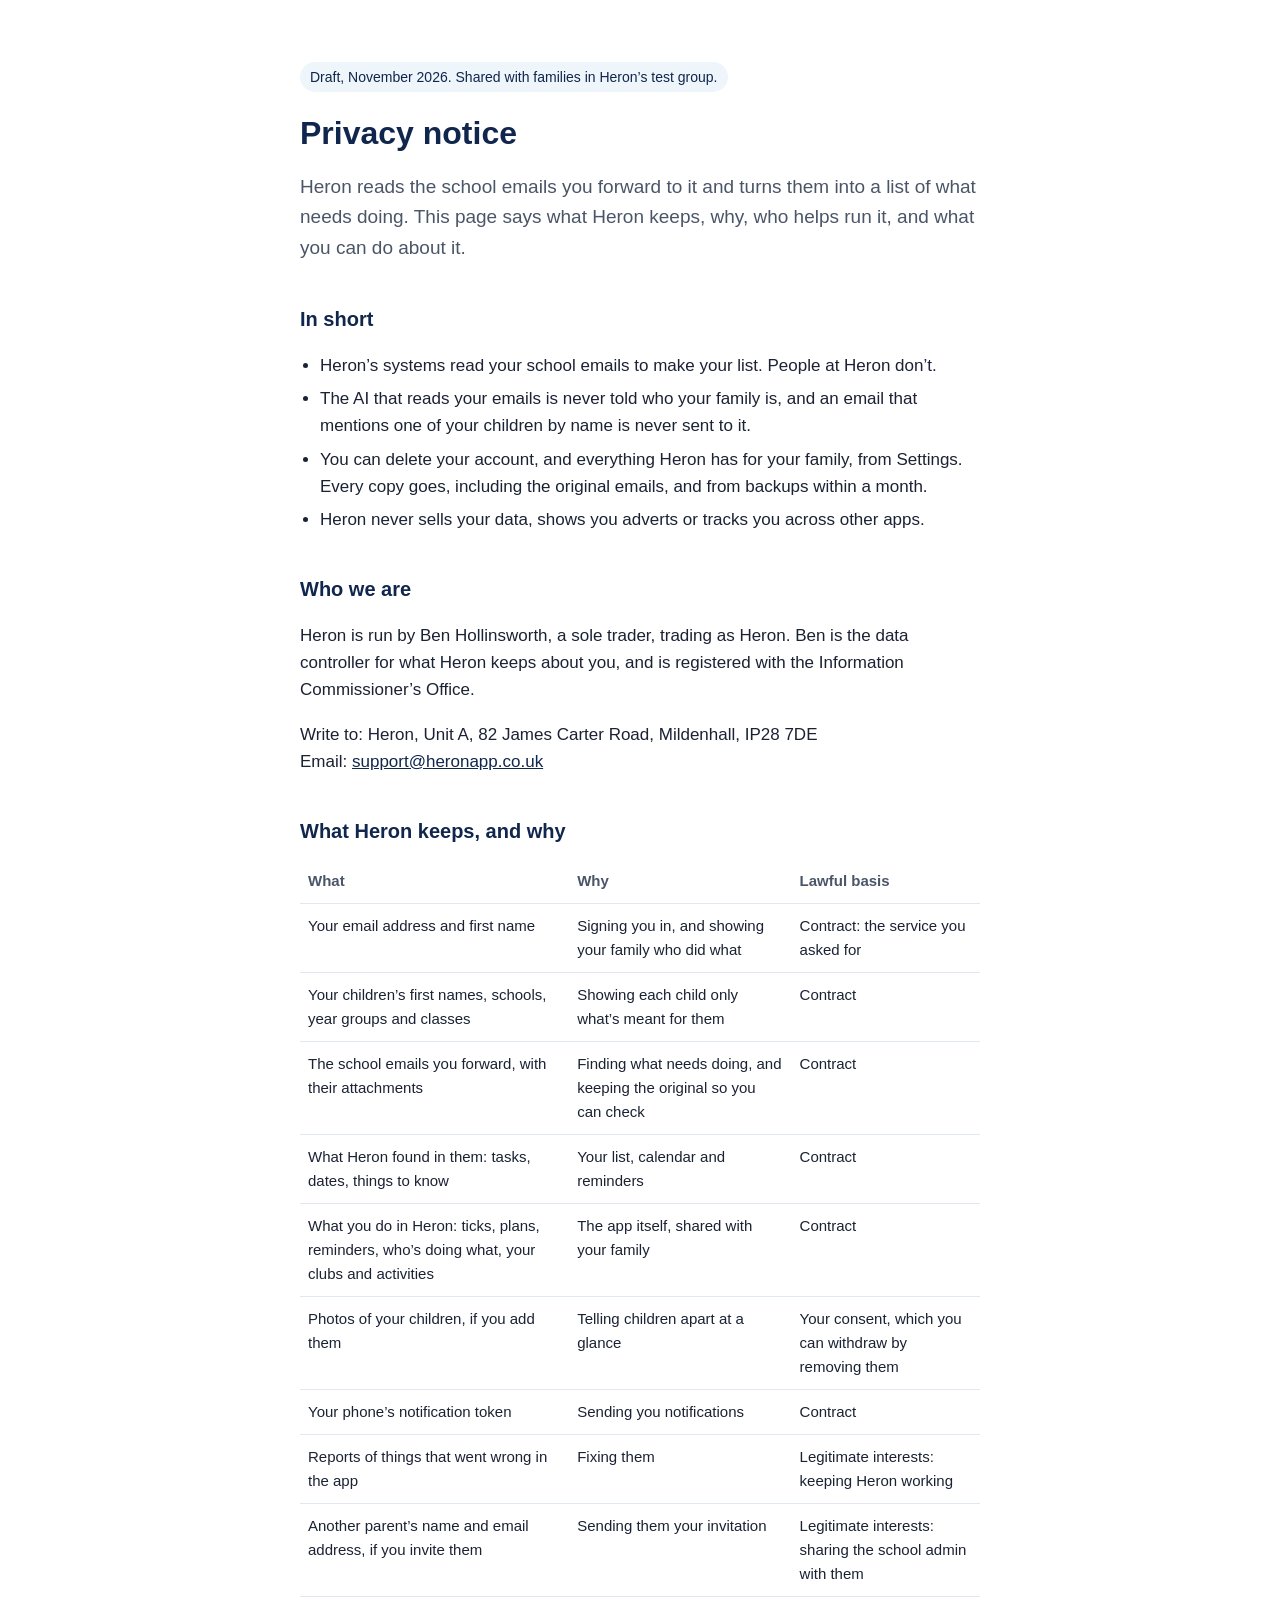
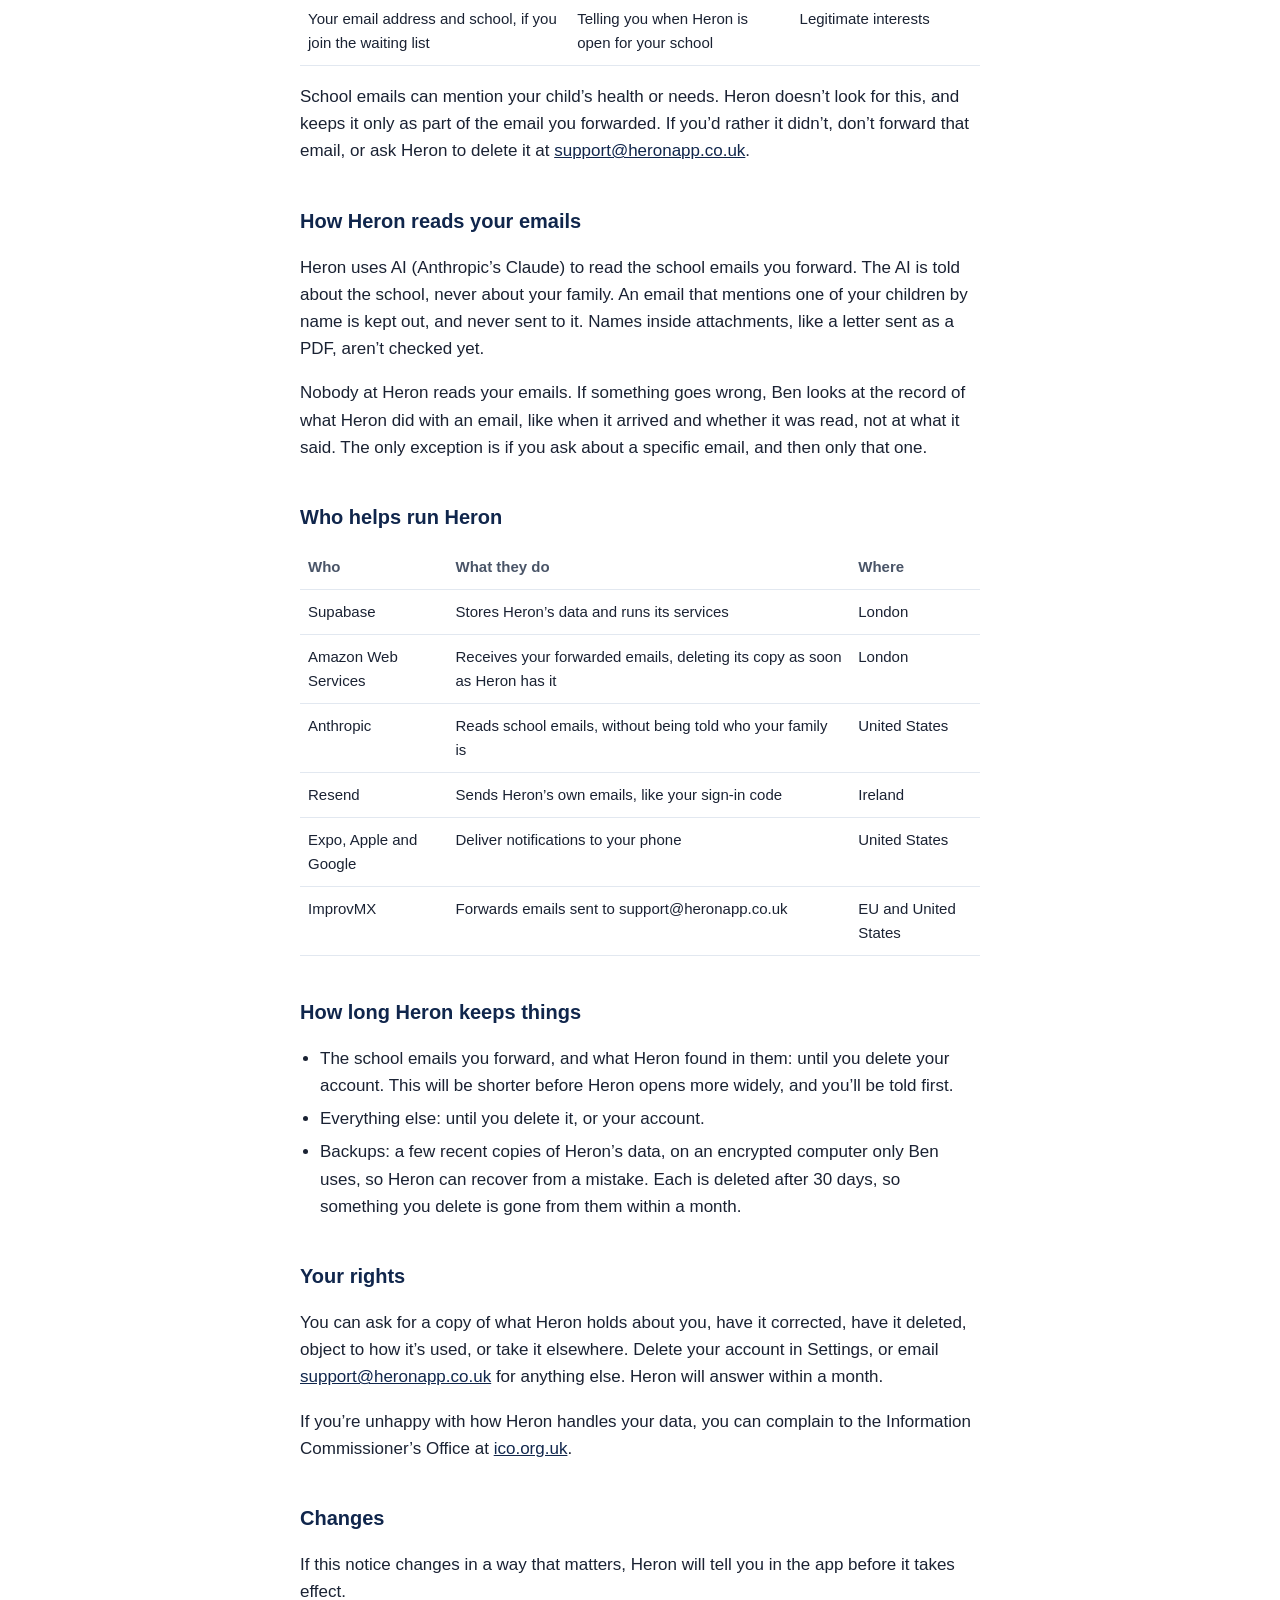
==== privacy/index.html @ 3ee2da04 "Heron's home page, terms and privacy notice, for the test group" ====
<!doctype html>
<html lang="en-GB">
<head>
<meta charset="utf-8">
<meta name="viewport" content="width=device-width, initial-scale=1">
<title>Privacy notice · Heron</title>
<link rel="stylesheet" href="../style.css">
</head>
<body>
<main>
<p class="draft">Draft, November 2026. Shared with families in Heron’s test group.</p>
<h1>Privacy notice</h1>
<p class="lead">Heron reads the school emails you forward to it and turns them into a list of what needs doing. This page says what Heron keeps, why, who helps run it, and what you can do about it.</p>

<h2>In short</h2>
<ul>
<li>Heron’s systems read your school emails to make your list. People at Heron don’t.</li>
<li>The AI that reads your emails is never told who your family is, and an email that mentions one of your children by name is never sent to it.</li>
<li>You can delete your account, and everything Heron has for your family, from Settings. Every copy goes, including the original emails, and from backups within a month.</li>
<li>Heron never sells your data, shows you adverts or tracks you across other apps.</li>
</ul>

<h2>Who we are</h2>
<p>Heron is run by Ben Hollinsworth, a sole trader, trading as Heron. Ben is the data controller for what Heron keeps about you, and is registered with the Information Commissioner’s Office.</p>
<p>Write to: Heron, Unit A, 82 James Carter Road, Mildenhall, IP28 7DE<br>Email: <a href="mailto:support@heronapp.co.uk">support@heronapp.co.uk</a></p>

<h2>What Heron keeps, and why</h2>
<table>
<thead><tr><th>What</th><th>Why</th><th>Lawful basis</th></tr></thead>
<tbody>
<tr><td>Your email address and first name</td><td>Signing you in, and showing your family who did what</td><td>Contract: the service you asked for</td></tr>
<tr><td>Your children’s first names, schools, year groups and classes</td><td>Showing each child only what’s meant for them</td><td>Contract</td></tr>
<tr><td>The school emails you forward, with their attachments</td><td>Finding what needs doing, and keeping the original so you can check</td><td>Contract</td></tr>
<tr><td>What Heron found in them: tasks, dates, things to know</td><td>Your list, calendar and reminders</td><td>Contract</td></tr>
<tr><td>What you do in Heron: ticks, plans, reminders, who’s doing what, your clubs and activities</td><td>The app itself, shared with your family</td><td>Contract</td></tr>
<tr><td>Photos of your children, if you add them</td><td>Telling children apart at a glance</td><td>Your consent, which you can withdraw by removing them</td></tr>
<tr><td>Your phone’s notification token</td><td>Sending you notifications</td><td>Contract</td></tr>
<tr><td>Reports of things that went wrong in the app</td><td>Fixing them</td><td>Legitimate interests: keeping Heron working</td></tr>
<tr><td>Another parent’s name and email address, if you invite them</td><td>Sending them your invitation</td><td>Legitimate interests: sharing the school admin with them</td></tr>
<tr><td>Your email address and school, if you join the waiting list</td><td>Telling you when Heron is open for your school</td><td>Legitimate interests</td></tr>
</tbody>
</table>
<p>School emails can mention your child’s health or needs. Heron doesn’t look for this, and keeps it only as part of the email you forwarded. If you’d rather it didn’t, don’t forward that email, or ask Heron to delete it at <a href="mailto:support@heronapp.co.uk">support@heronapp.co.uk</a>.</p>

<h2>How Heron reads your emails</h2>
<p>Heron uses AI (Anthropic’s Claude) to read the school emails you forward. The AI is told about the school, never about your family. An email that mentions one of your children by name is kept out, and never sent to it. Names inside attachments, like a letter sent as a PDF, aren’t checked yet.</p>
<p>Nobody at Heron reads your emails. If something goes wrong, Ben looks at the record of what Heron did with an email, like when it arrived and whether it was read, not at what it said. The only exception is if you ask about a specific email, and then only that one.</p>

<h2>Who helps run Heron</h2>
<table>
<thead><tr><th>Who</th><th>What they do</th><th>Where</th></tr></thead>
<tbody>
<tr><td>Supabase</td><td>Stores Heron’s data and runs its services</td><td>London</td></tr>
<tr><td>Amazon Web Services</td><td>Receives your forwarded emails, deleting its copy as soon as Heron has it</td><td>London</td></tr>
<tr><td>Anthropic</td><td>Reads school emails, without being told who your family is</td><td>United States</td></tr>
<tr><td>Resend</td><td>Sends Heron’s own emails, like your sign-in code</td><td>Ireland</td></tr>
<tr><td>Expo, Apple and Google</td><td>Deliver notifications to your phone</td><td>United States</td></tr>
<tr><td>ImprovMX</td><td>Forwards emails sent to support@heronapp.co.uk</td><td>EU and United States</td></tr>
</tbody>
</table>

<h2>How long Heron keeps things</h2>
<ul>
<li>The school emails you forward, and what Heron found in them: until you delete your account. This will be shorter before Heron opens more widely, and you’ll be told first.</li>
<li>Everything else: until you delete it, or your account.</li>
<li>Backups: a few recent copies of Heron’s data, on an encrypted computer only Ben uses, so Heron can recover from a mistake. Each is deleted after 30 days, so something you delete is gone from them within a month.</li>
</ul>

<h2>Your rights</h2>
<p>You can ask for a copy of what Heron holds about you, have it corrected, have it deleted, object to how it’s used, or take it elsewhere. Delete your account in Settings, or email <a href="mailto:support@heronapp.co.uk">support@heronapp.co.uk</a> for anything else. Heron will answer within a month.</p>
<p>If you’re unhappy with how Heron handles your data, you can complain to the Information Commissioner’s Office at <a href="https://ico.org.uk/make-a-complaint/">ico.org.uk</a>.</p>

<h2>Changes</h2>
<p>If this notice changes in a way that matters, Heron will tell you in the app before it takes effect.</p>
</main>
</body>
</html>
---- style.css ----
/* Heron's website: plain pages, in Heron's colours and type, readable on a phone. */
:root {
  --ink: #1a2233;
  --muted: #4a5568;
  --deep-water: #10264c;
  --sky-050: #eef5fb;
  --rule: #e2e8f0;
}
* { box-sizing: border-box; }
body {
  margin: 0;
  background: #ffffff;
  color: var(--ink);
  font: 17px/1.6 -apple-system, BlinkMacSystemFont, "Segoe UI", Helvetica, Arial, sans-serif;
}
main { max-width: 720px; margin: 0 auto; padding: 48px 20px 80px; }
h1 { font-size: 32px; line-height: 1.2; color: var(--deep-water); margin: 8px 0 12px; }
h2 { font-size: 20px; color: var(--deep-water); margin: 40px 0 8px; }
.lead { font-size: 19px; color: var(--muted); }
.draft { display: inline-block; font-size: 14px; background: var(--sky-050); color: var(--deep-water); padding: 4px 10px; border-radius: 999px; }
a { color: var(--deep-water); }
ul { padding-left: 20px; }
li { margin: 6px 0; }
table { width: 100%; border-collapse: collapse; margin: 12px 0; font-size: 15px; }
th, td { text-align: left; vertical-align: top; padding: 10px 8px; border-bottom: 1px solid var(--rule); }
th { color: var(--muted); font-weight: 600; }
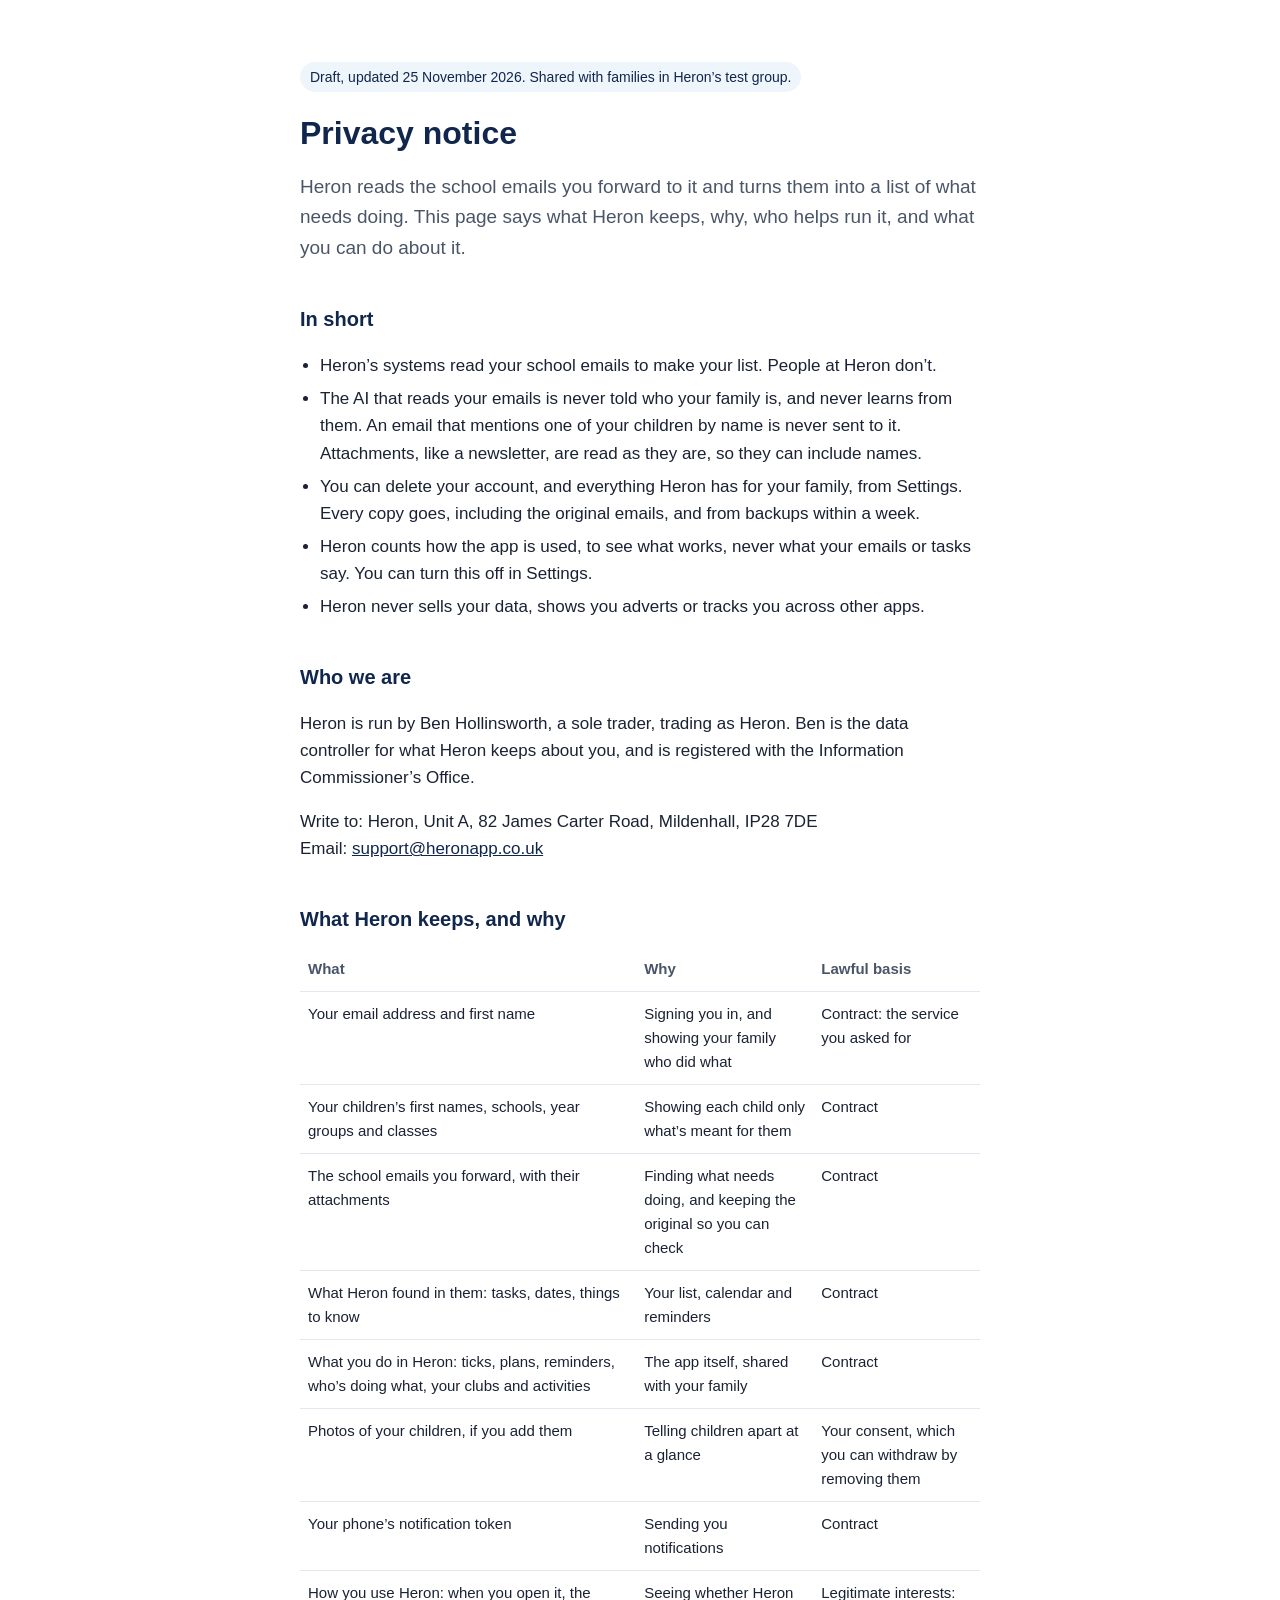
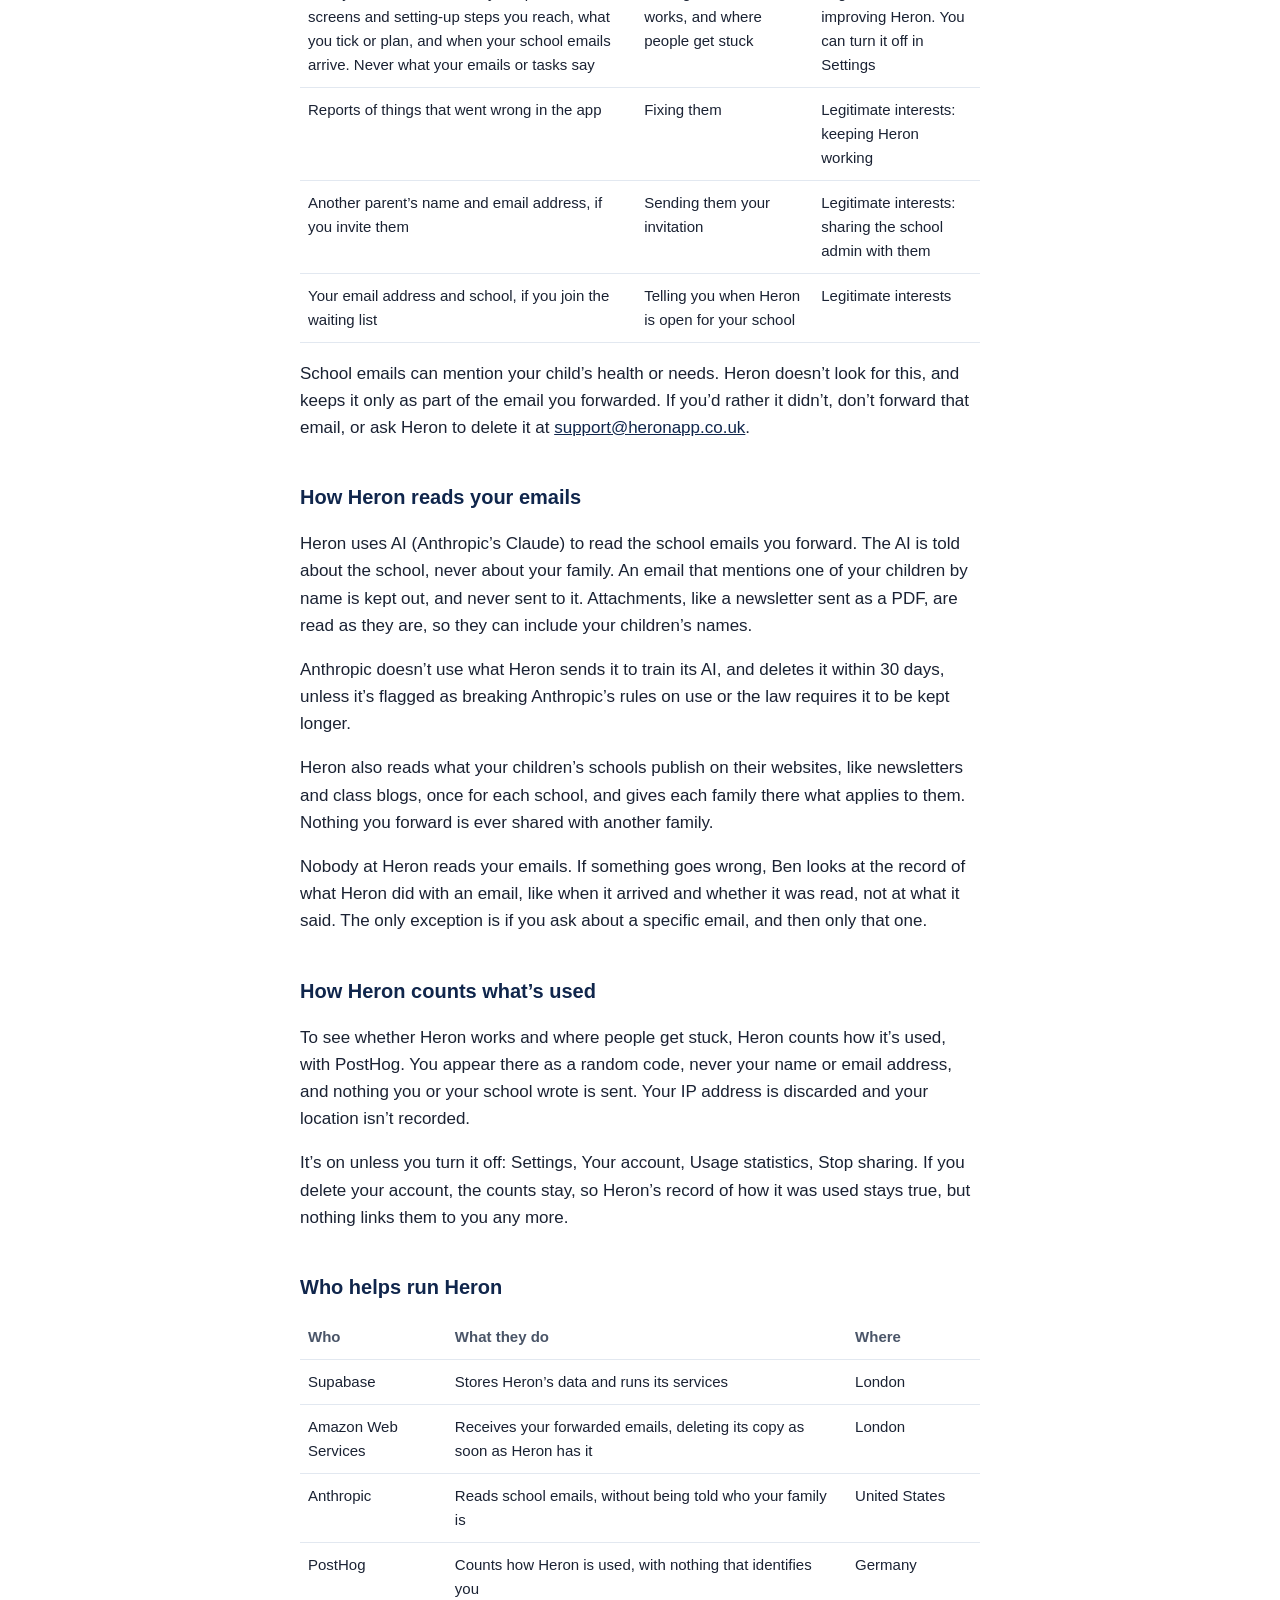
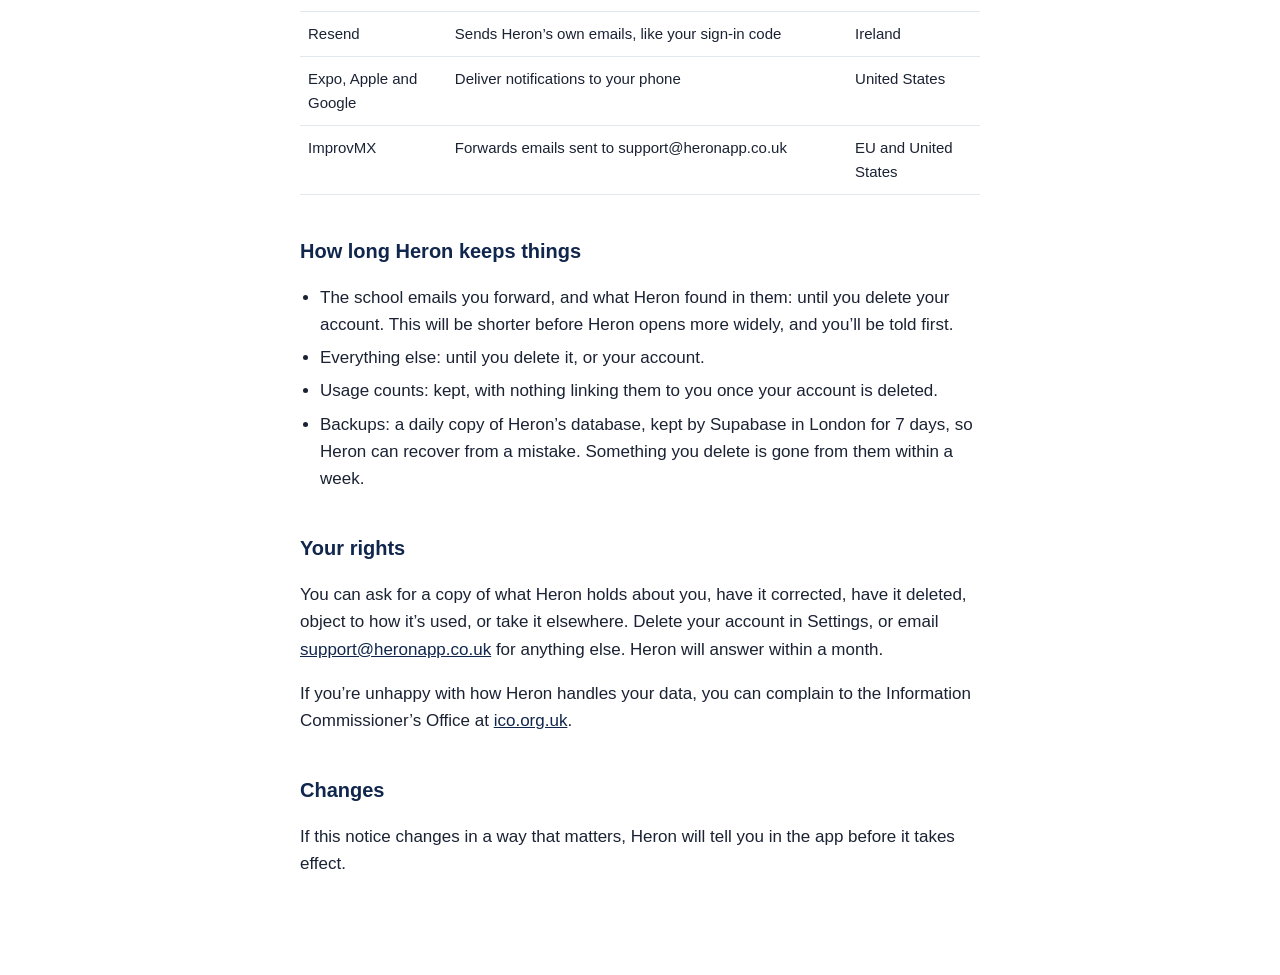
==== commit 11ab9289: "Privacy notice: usage statistics, attachments and the AI, school websites, daily backups" ====
--- a/privacy/index.html
+++ b/privacy/index.html
@@ -8,15 +8,16 @@
 </head>
 <body>
 <main>
-<p class="draft">Draft, November 2026. Shared with families in Heron’s test group.</p>
+<p class="draft">Draft, updated 25 November 2026. Shared with families in Heron’s test group.</p>
 <h1>Privacy notice</h1>
 <p class="lead">Heron reads the school emails you forward to it and turns them into a list of what needs doing. This page says what Heron keeps, why, who helps run it, and what you can do about it.</p>
 
 <h2>In short</h2>
 <ul>
 <li>Heron’s systems read your school emails to make your list. People at Heron don’t.</li>
-<li>The AI that reads your emails is never told who your family is, and an email that mentions one of your children by name is never sent to it.</li>
-<li>You can delete your account, and everything Heron has for your family, from Settings. Every copy goes, including the original emails, and from backups within a month.</li>
+<li>The AI that reads your emails is never told who your family is, and never learns from them. An email that mentions one of your children by name is never sent to it. Attachments, like a newsletter, are read as they are, so they can include names.</li>
+<li>You can delete your account, and everything Heron has for your family, from Settings. Every copy goes, including the original emails, and from backups within a week.</li>
+<li>Heron counts how the app is used, to see what works, never what your emails or tasks say. You can turn this off in Settings.</li>
 <li>Heron never sells your data, shows you adverts or tracks you across other apps.</li>
 </ul>
 
@@ -35,6 +36,7 @@
 <tr><td>What you do in Heron: ticks, plans, reminders, who’s doing what, your clubs and activities</td><td>The app itself, shared with your family</td><td>Contract</td></tr>
 <tr><td>Photos of your children, if you add them</td><td>Telling children apart at a glance</td><td>Your consent, which you can withdraw by removing them</td></tr>
 <tr><td>Your phone’s notification token</td><td>Sending you notifications</td><td>Contract</td></tr>
+<tr><td>How you use Heron: when you open it, the screens and setting-up steps you reach, what you tick or plan, and when your school emails arrive. Never what your emails or tasks say</td><td>Seeing whether Heron works, and where people get stuck</td><td>Legitimate interests: improving Heron. You can turn it off in Settings</td></tr>
 <tr><td>Reports of things that went wrong in the app</td><td>Fixing them</td><td>Legitimate interests: keeping Heron working</td></tr>
 <tr><td>Another parent’s name and email address, if you invite them</td><td>Sending them your invitation</td><td>Legitimate interests: sharing the school admin with them</td></tr>
 <tr><td>Your email address and school, if you join the waiting list</td><td>Telling you when Heron is open for your school</td><td>Legitimate interests</td></tr>
@@ -43,8 +45,14 @@
 <p>School emails can mention your child’s health or needs. Heron doesn’t look for this, and keeps it only as part of the email you forwarded. If you’d rather it didn’t, don’t forward that email, or ask Heron to delete it at <a href="mailto:support@heronapp.co.uk">support@heronapp.co.uk</a>.</p>
 
 <h2>How Heron reads your emails</h2>
-<p>Heron uses AI (Anthropic’s Claude) to read the school emails you forward. The AI is told about the school, never about your family. An email that mentions one of your children by name is kept out, and never sent to it. Names inside attachments, like a letter sent as a PDF, aren’t checked yet.</p>
+<p>Heron uses AI (Anthropic’s Claude) to read the school emails you forward. The AI is told about the school, never about your family. An email that mentions one of your children by name is kept out, and never sent to it. Attachments, like a newsletter sent as a PDF, are read as they are, so they can include your children’s names.</p>
+<p>Anthropic doesn’t use what Heron sends it to train its AI, and deletes it within 30 days, unless it’s flagged as breaking Anthropic’s rules on use or the law requires it to be kept longer.</p>
+<p>Heron also reads what your children’s schools publish on their websites, like newsletters and class blogs, once for each school, and gives each family there what applies to them. Nothing you forward is ever shared with another family.</p>
 <p>Nobody at Heron reads your emails. If something goes wrong, Ben looks at the record of what Heron did with an email, like when it arrived and whether it was read, not at what it said. The only exception is if you ask about a specific email, and then only that one.</p>
+
+<h2>How Heron counts what’s used</h2>
+<p>To see whether Heron works and where people get stuck, Heron counts how it’s used, with PostHog. You appear there as a random code, never your name or email address, and nothing you or your school wrote is sent. Your IP address is discarded and your location isn’t recorded.</p>
+<p>It’s on unless you turn it off: Settings, Your account, Usage statistics, Stop sharing. If you delete your account, the counts stay, so Heron’s record of how it was used stays true, but nothing links them to you any more.</p>
 
 <h2>Who helps run Heron</h2>
 <table>
@@ -53,6 +61,7 @@
 <tr><td>Supabase</td><td>Stores Heron’s data and runs its services</td><td>London</td></tr>
 <tr><td>Amazon Web Services</td><td>Receives your forwarded emails, deleting its copy as soon as Heron has it</td><td>London</td></tr>
 <tr><td>Anthropic</td><td>Reads school emails, without being told who your family is</td><td>United States</td></tr>
+<tr><td>PostHog</td><td>Counts how Heron is used, with nothing that identifies you</td><td>Germany</td></tr>
 <tr><td>Resend</td><td>Sends Heron’s own emails, like your sign-in code</td><td>Ireland</td></tr>
 <tr><td>Expo, Apple and Google</td><td>Deliver notifications to your phone</td><td>United States</td></tr>
 <tr><td>ImprovMX</td><td>Forwards emails sent to support@heronapp.co.uk</td><td>EU and United States</td></tr>
@@ -63,7 +72,8 @@
 <ul>
 <li>The school emails you forward, and what Heron found in them: until you delete your account. This will be shorter before Heron opens more widely, and you’ll be told first.</li>
 <li>Everything else: until you delete it, or your account.</li>
-<li>Backups: a few recent copies of Heron’s data, on an encrypted computer only Ben uses, so Heron can recover from a mistake. Each is deleted after 30 days, so something you delete is gone from them within a month.</li>
+<li>Usage counts: kept, with nothing linking them to you once your account is deleted.</li>
+<li>Backups: a daily copy of Heron’s database, kept by Supabase in London for 7 days, so Heron can recover from a mistake. Something you delete is gone from them within a week.</li>
 </ul>
 
 <h2>Your rights</h2>
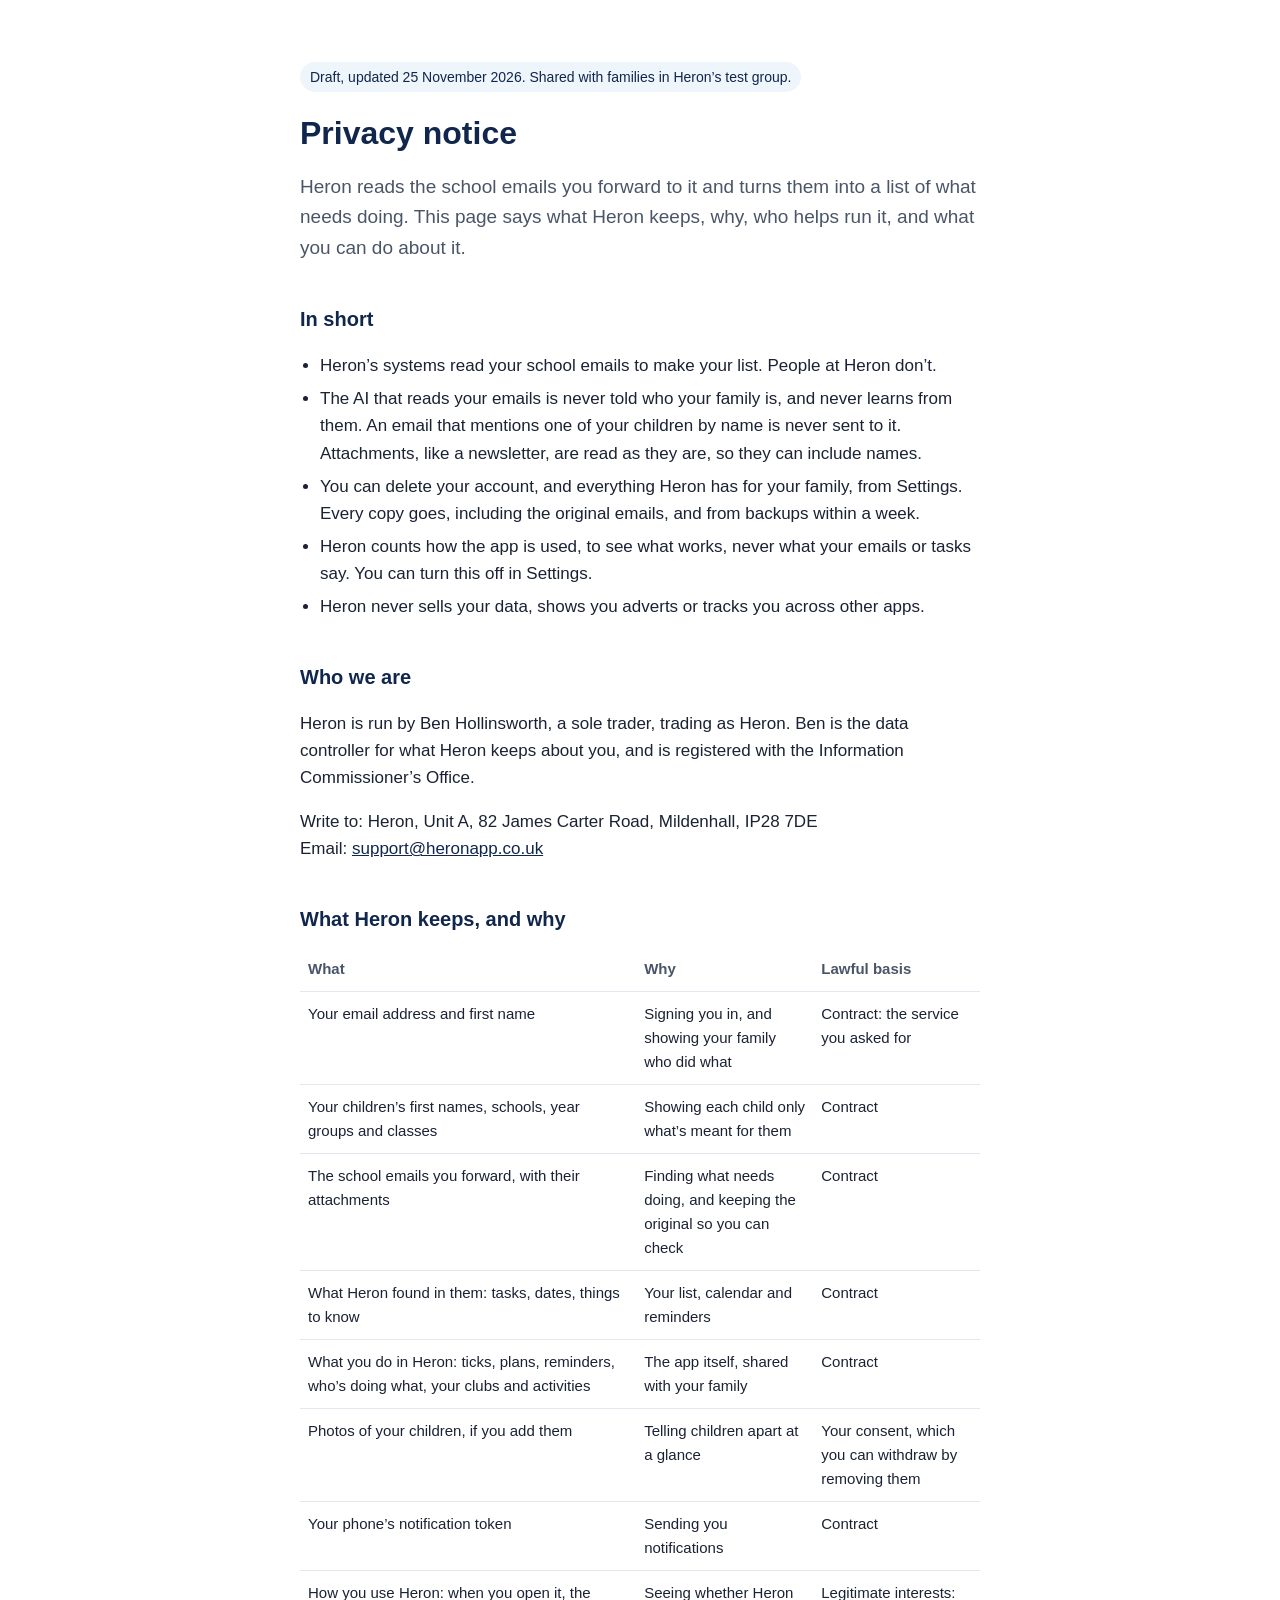
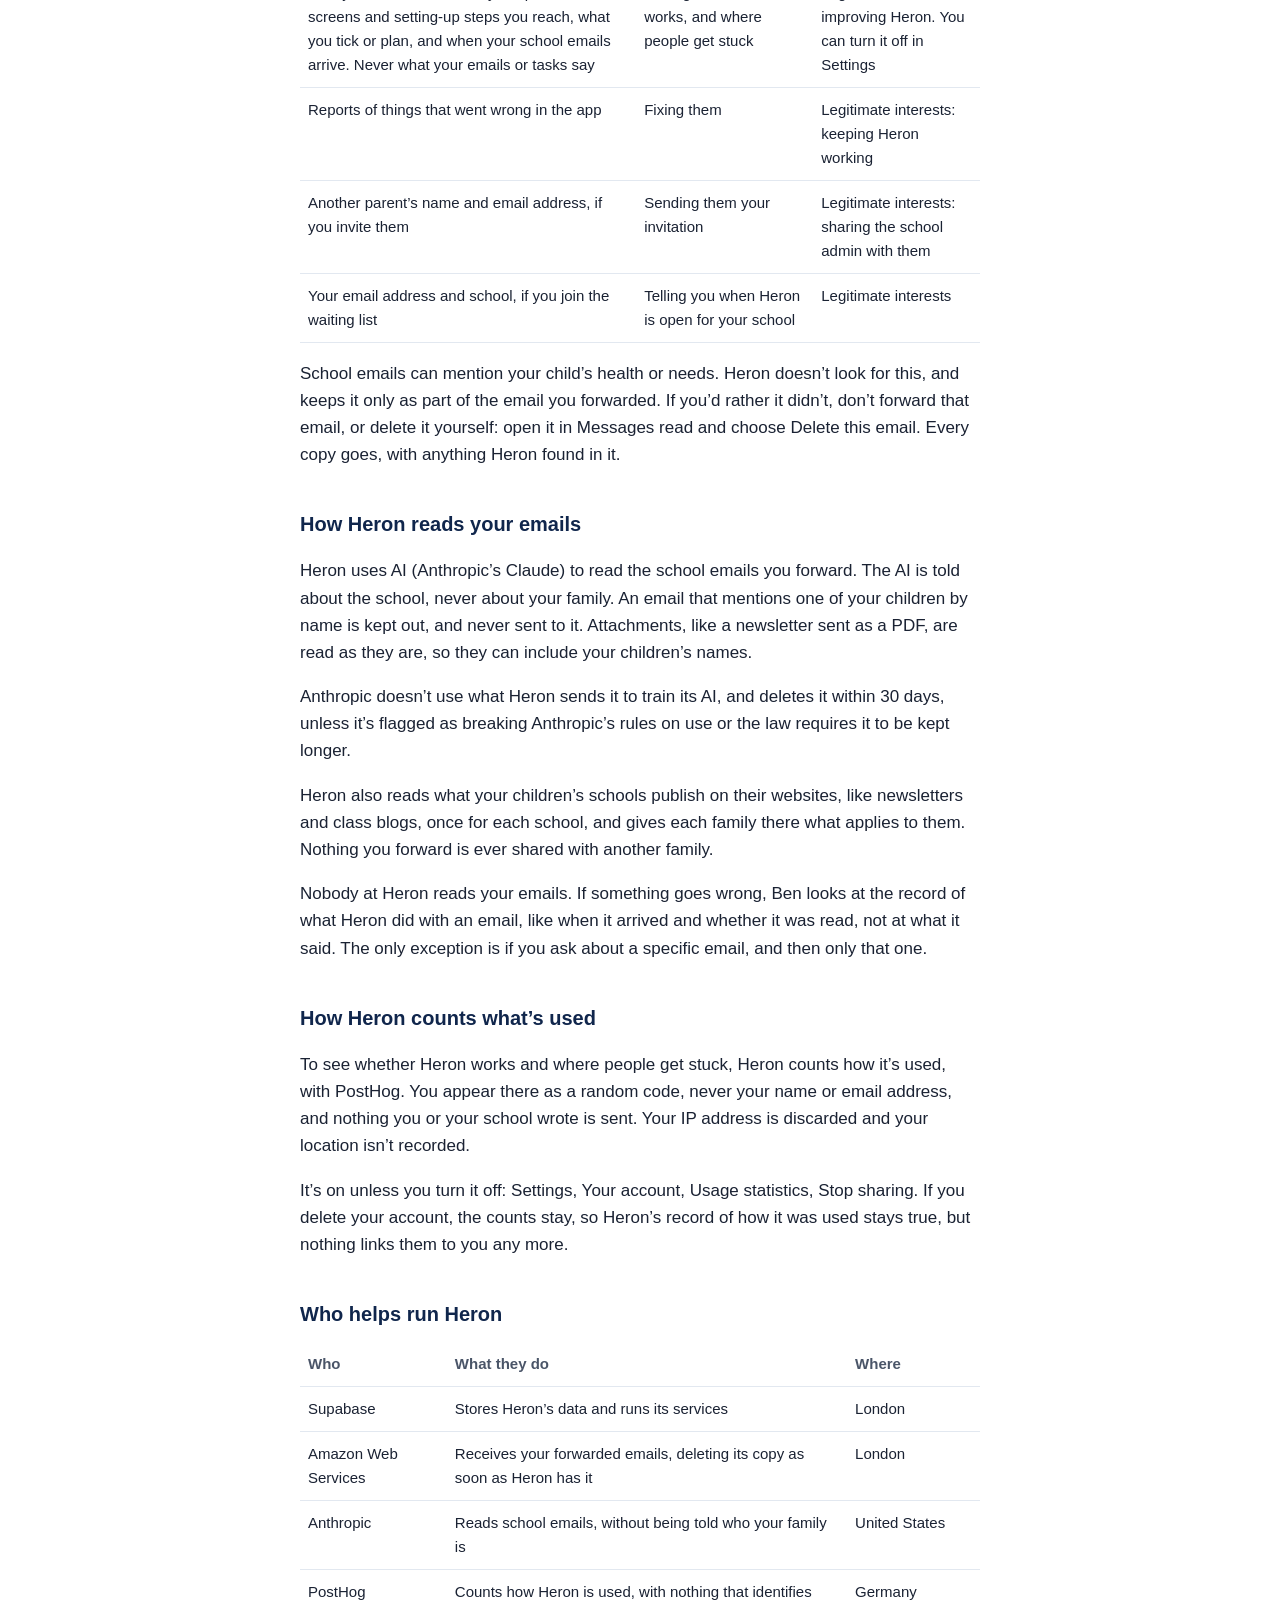
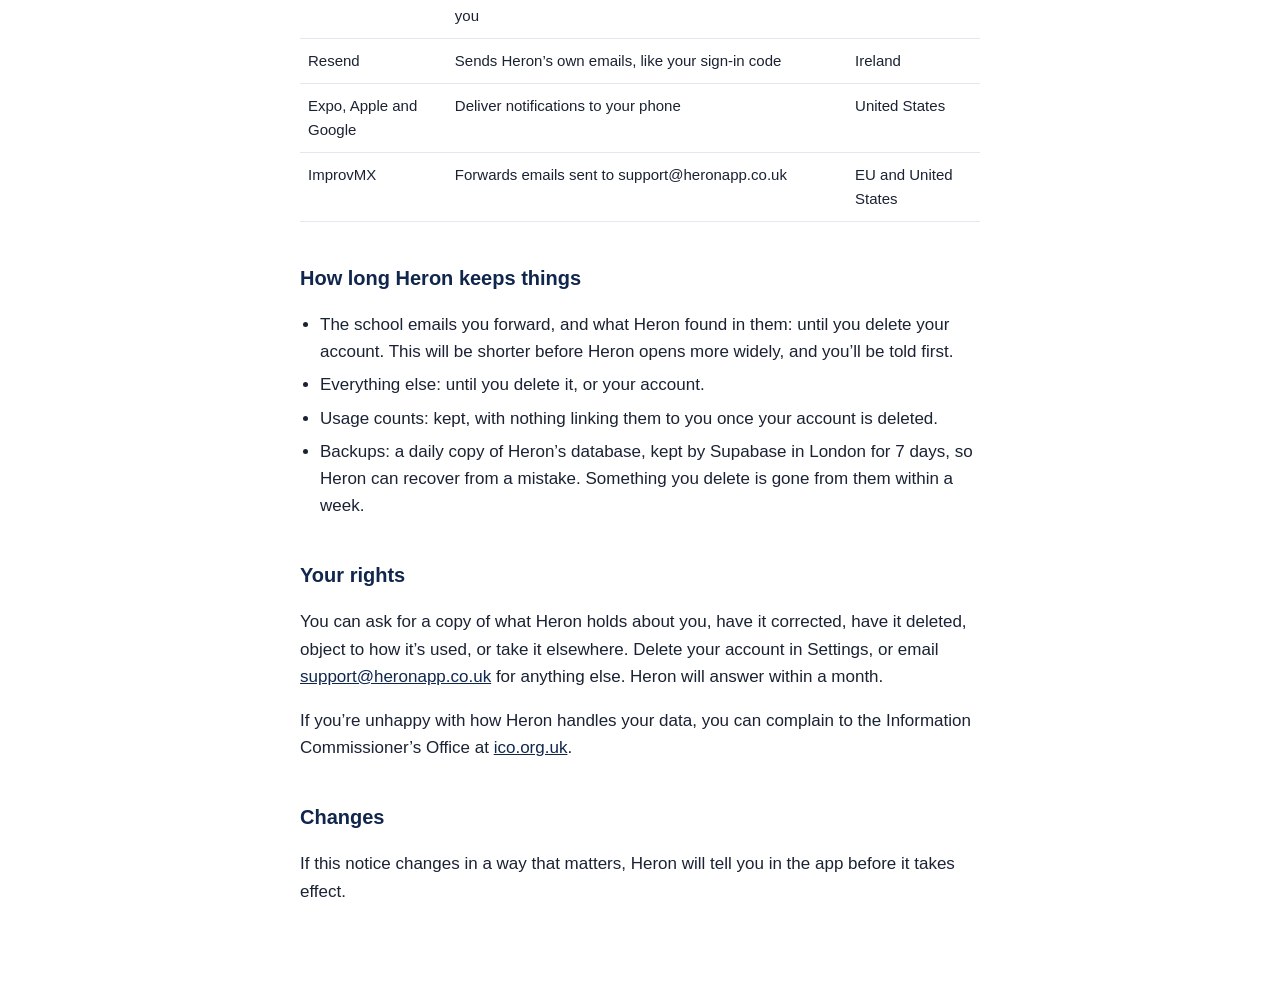
==== commit b3abd6fd: "Privacy notice: delete an email yourself, from Messages read" ====
--- a/privacy/index.html
+++ b/privacy/index.html
@@ -42,7 +42,7 @@
 <tr><td>Your email address and school, if you join the waiting list</td><td>Telling you when Heron is open for your school</td><td>Legitimate interests</td></tr>
 </tbody>
 </table>
-<p>School emails can mention your child’s health or needs. Heron doesn’t look for this, and keeps it only as part of the email you forwarded. If you’d rather it didn’t, don’t forward that email, or ask Heron to delete it at <a href="mailto:support@heronapp.co.uk">support@heronapp.co.uk</a>.</p>
+<p>School emails can mention your child’s health or needs. Heron doesn’t look for this, and keeps it only as part of the email you forwarded. If you’d rather it didn’t, don’t forward that email, or delete it yourself: open it in Messages read and choose Delete this email. Every copy goes, with anything Heron found in it.</p>
 
 <h2>How Heron reads your emails</h2>
 <p>Heron uses AI (Anthropic’s Claude) to read the school emails you forward. The AI is told about the school, never about your family. An email that mentions one of your children by name is kept out, and never sent to it. Attachments, like a newsletter sent as a PDF, are read as they are, so they can include your children’s names.</p>
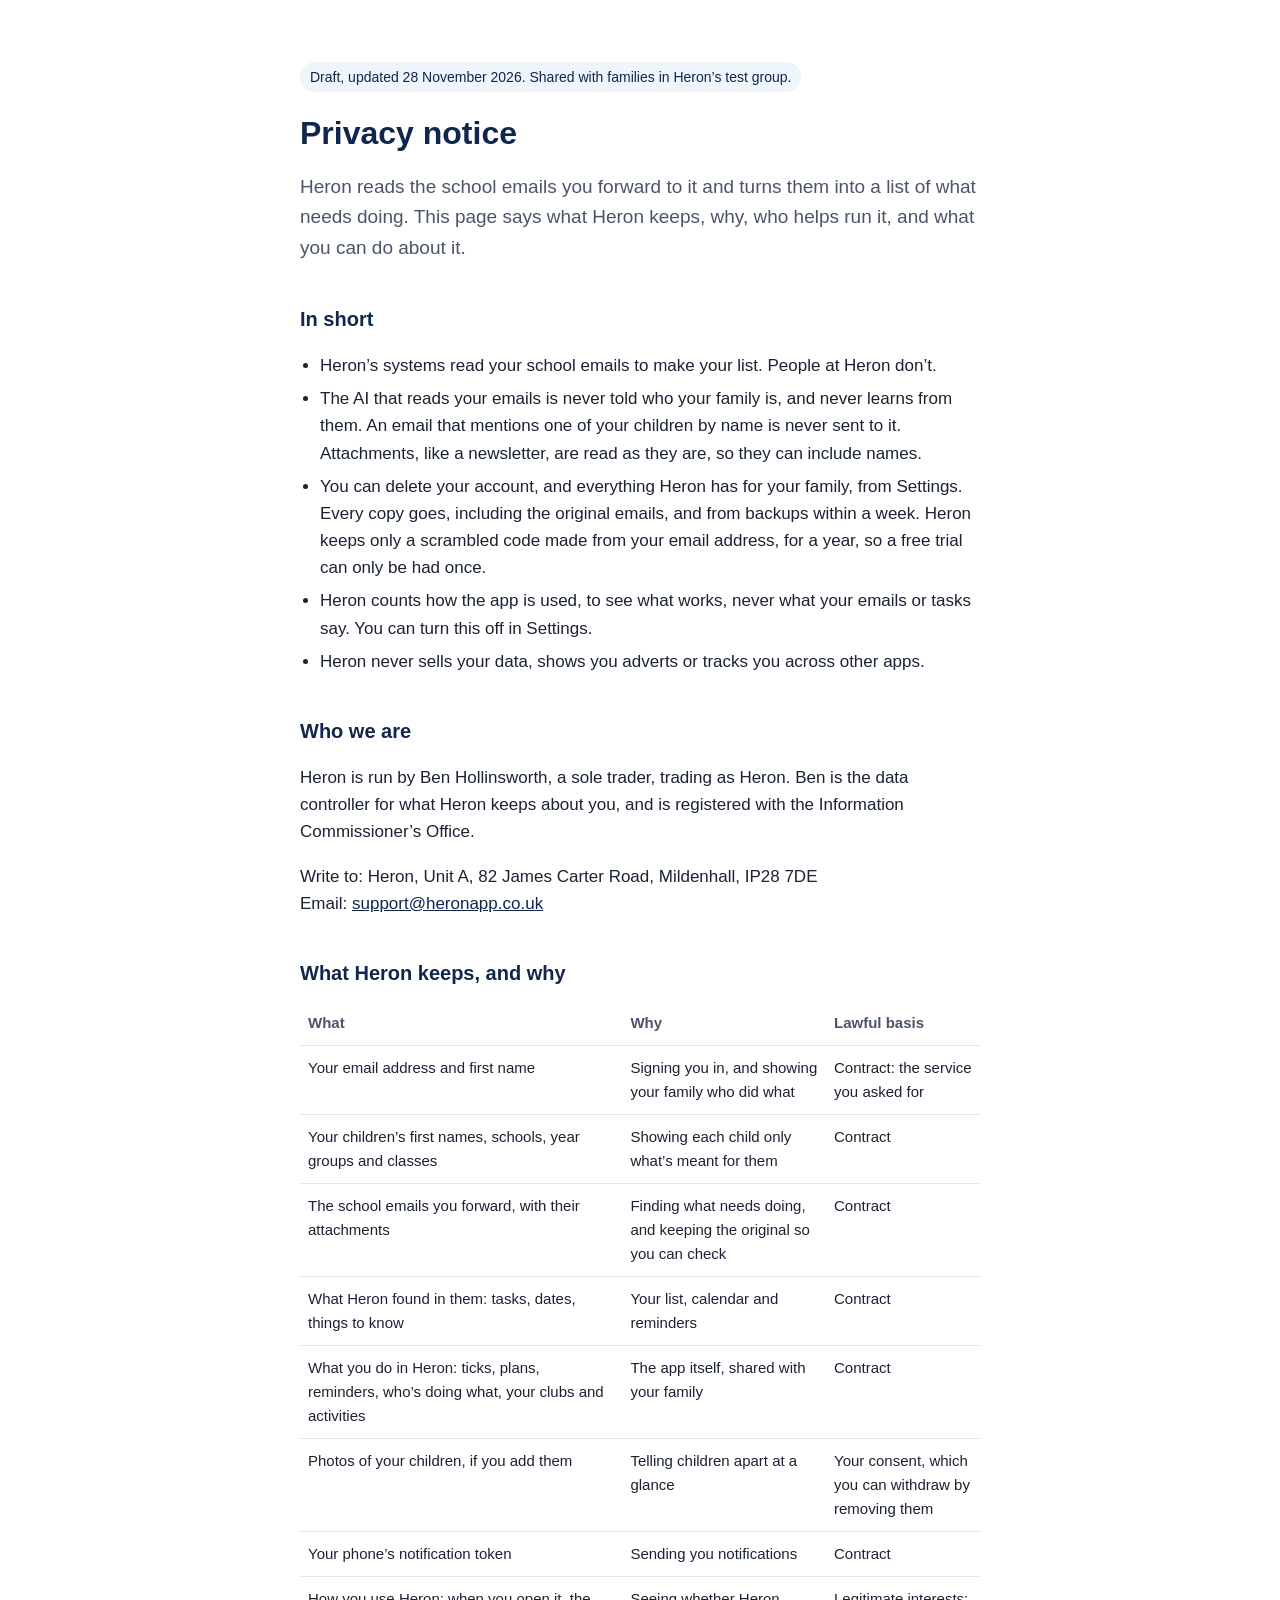
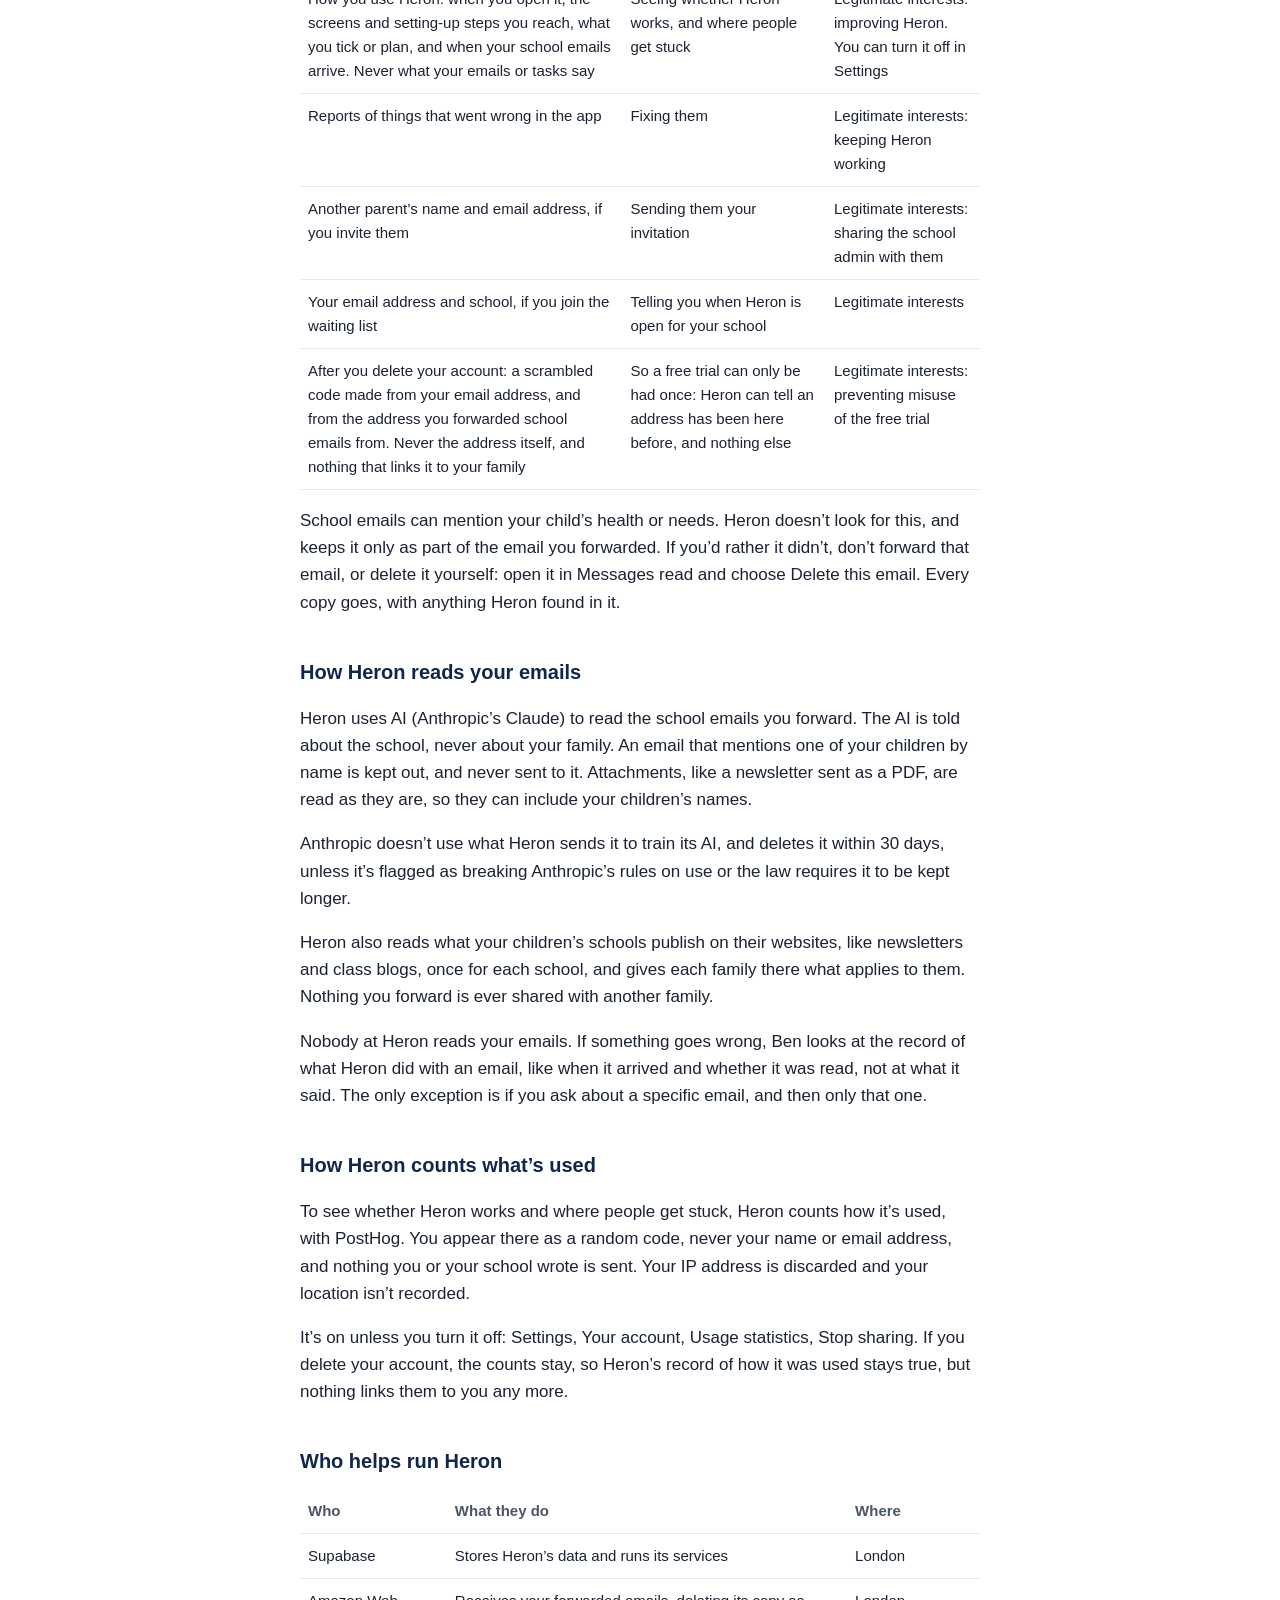
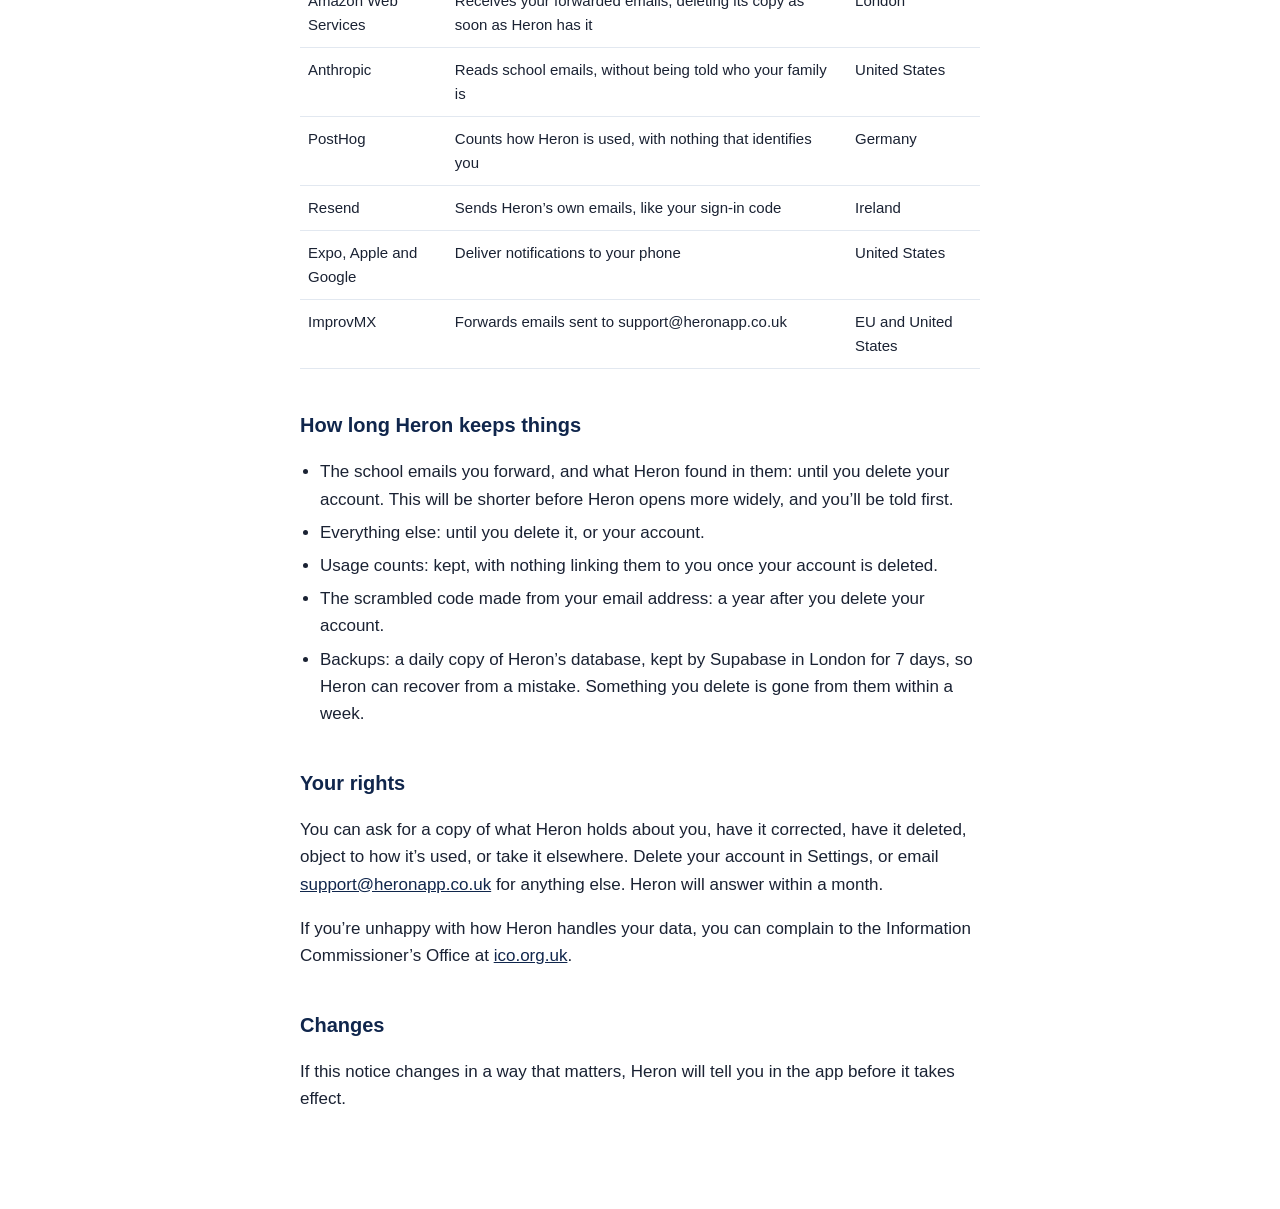
==== commit b0b06a0c: "Privacy notice: a scrambled code is kept a year after deletion, so a trial is had once" ====
--- a/privacy/index.html
+++ b/privacy/index.html
@@ -8,7 +8,7 @@
 </head>
 <body>
 <main>
-<p class="draft">Draft, updated 25 November 2026. Shared with families in Heron’s test group.</p>
+<p class="draft">Draft, updated 28 November 2026. Shared with families in Heron’s test group.</p>
 <h1>Privacy notice</h1>
 <p class="lead">Heron reads the school emails you forward to it and turns them into a list of what needs doing. This page says what Heron keeps, why, who helps run it, and what you can do about it.</p>
 
@@ -16,7 +16,7 @@
 <ul>
 <li>Heron’s systems read your school emails to make your list. People at Heron don’t.</li>
 <li>The AI that reads your emails is never told who your family is, and never learns from them. An email that mentions one of your children by name is never sent to it. Attachments, like a newsletter, are read as they are, so they can include names.</li>
-<li>You can delete your account, and everything Heron has for your family, from Settings. Every copy goes, including the original emails, and from backups within a week.</li>
+<li>You can delete your account, and everything Heron has for your family, from Settings. Every copy goes, including the original emails, and from backups within a week. Heron keeps only a scrambled code made from your email address, for a year, so a free trial can only be had once.</li>
 <li>Heron counts how the app is used, to see what works, never what your emails or tasks say. You can turn this off in Settings.</li>
 <li>Heron never sells your data, shows you adverts or tracks you across other apps.</li>
 </ul>
@@ -40,6 +40,7 @@
 <tr><td>Reports of things that went wrong in the app</td><td>Fixing them</td><td>Legitimate interests: keeping Heron working</td></tr>
 <tr><td>Another parent’s name and email address, if you invite them</td><td>Sending them your invitation</td><td>Legitimate interests: sharing the school admin with them</td></tr>
 <tr><td>Your email address and school, if you join the waiting list</td><td>Telling you when Heron is open for your school</td><td>Legitimate interests</td></tr>
+<tr><td>After you delete your account: a scrambled code made from your email address, and from the address you forwarded school emails from. Never the address itself, and nothing that links it to your family</td><td>So a free trial can only be had once: Heron can tell an address has been here before, and nothing else</td><td>Legitimate interests: preventing misuse of the free trial</td></tr>
 </tbody>
 </table>
 <p>School emails can mention your child’s health or needs. Heron doesn’t look for this, and keeps it only as part of the email you forwarded. If you’d rather it didn’t, don’t forward that email, or delete it yourself: open it in Messages read and choose Delete this email. Every copy goes, with anything Heron found in it.</p>
@@ -73,6 +74,7 @@
 <li>The school emails you forward, and what Heron found in them: until you delete your account. This will be shorter before Heron opens more widely, and you’ll be told first.</li>
 <li>Everything else: until you delete it, or your account.</li>
 <li>Usage counts: kept, with nothing linking them to you once your account is deleted.</li>
+<li>The scrambled code made from your email address: a year after you delete your account.</li>
 <li>Backups: a daily copy of Heron’s database, kept by Supabase in London for 7 days, so Heron can recover from a mistake. Something you delete is gone from them within a week.</li>
 </ul>
 
